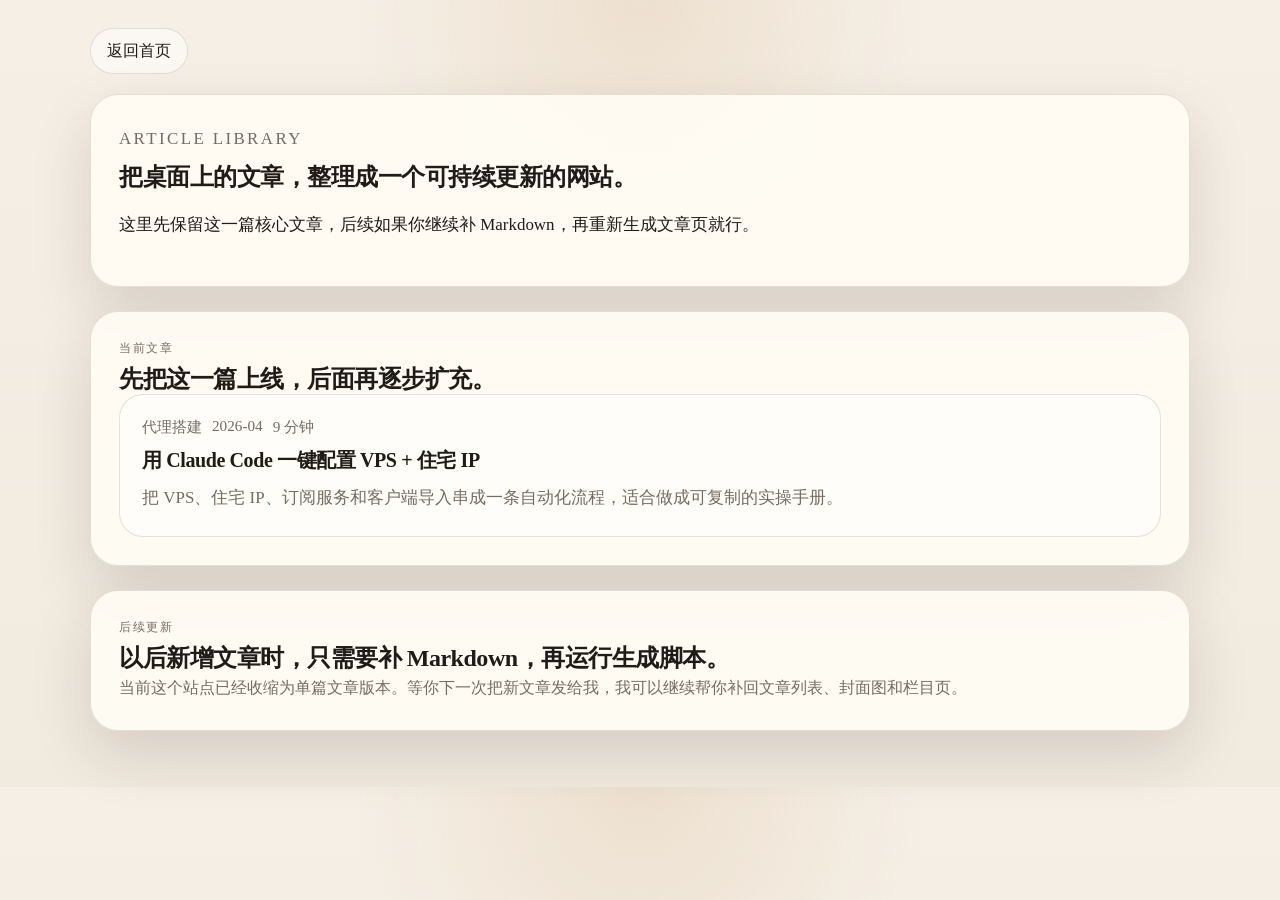
==== articles/index.html @ 680084aa "Publish single-article site" ====
<!DOCTYPE html>
        <html lang="zh-CN">
          <head>
            <meta charset="UTF-8" />
            <meta name="viewport" content="width=device-width, initial-scale=1.0" />
            <meta name="description" content="杜一的人生实验室文章库，收录 AI、系统构建、教程与排障文章。" />
            <title>文章库 | 杜一的人生实验室</title>
            <link rel="icon" type="image/svg+xml" href="../favicon.svg" />
            <link rel="stylesheet" href="../article.css" />
          </head>
          <body>
            <div class="article-shell">
              <header class="article-topbar">
                <a href="../index.html" class="back-link">返回首页</a>
              </header>

              <main class="library-layout">
                <section class="library-hero">
                  <p class="library-kicker">Article Library</p>
                  <h1>把桌面上的文章，整理成一个可持续更新的网站。</h1>
                  <p>
                    这里先保留这一篇核心文章，后续如果你继续补 Markdown，再重新生成文章页就行。
                  </p>
                </section>

                <section class="library-section">
                  <div class="section-head">
                    <p>当前文章</p>
                    <h2>先把这一篇上线，后面再逐步扩充。</h2>
                  </div>
                  <div class="library-grid">
                    <a class="library-card" href="./claude-code-vps-residential-ip.html">
  <div class="library-meta">
    <span>代理搭建</span>
    <span>2026-04</span>
    <span>9 分钟</span>
  </div>
  <h2>用 Claude Code 一键配置 VPS + 住宅 IP</h2>
  <p>把 VPS、住宅 IP、订阅服务和客户端导入串成一条自动化流程，适合做成可复制的实操手册。</p>
</a>

                  </div>
                </section>

                <section class="library-section">
                  <div class="section-head">
                    <p>后续更新</p>
                    <h2>以后新增文章时，只需要补 Markdown，再运行生成脚本。</h2>
                  </div>
                  <p class="library-note">
                    当前这个站点已经收缩为单篇文章版本。等你下一次把新文章发给我，我可以继续帮你补回文章列表、封面图和栏目页。
                  </p>
                </section>
              </main>
            </div>
          </body>
        </html>
---- article.css ----
:root {
  color-scheme: light;
  --bg: #f5f1e8;
  --panel: rgba(255, 252, 245, 0.92);
  --panel-strong: #fffdf9;
  --text: #1f1c17;
  --muted: #756b61;
  --line: rgba(71, 49, 24, 0.14);
  --accent: #8a4b14;
  --accent-soft: rgba(138, 75, 20, 0.12);
  --shadow: 0 24px 60px rgba(44, 31, 19, 0.14);
}

* {
  box-sizing: border-box;
}

html {
  scroll-behavior: smooth;
}

body {
  margin: 0;
  font-family: "Georgia", "Songti SC", "STSong", serif;
  color: var(--text);
  background:
    radial-gradient(circle at top, rgba(190, 145, 98, 0.16), transparent 28%),
    linear-gradient(180deg, #f6efe5 0%, #f1eadf 100%);
}

a {
  color: inherit;
}

img {
  display: block;
  max-width: 100%;
  border-radius: 20px;
  margin: 1.8rem auto;
  box-shadow: 0 20px 45px rgba(38, 27, 19, 0.12);
}

code,
pre {
  font-family: "SFMono-Regular", "Menlo", monospace;
}

pre {
  overflow-x: auto;
  padding: 1rem 1.1rem;
  border-radius: 16px;
  background: #211b17;
  color: #f7efe6;
}

blockquote {
  margin: 1.6rem 0;
  padding: 0.4rem 0 0.4rem 1rem;
  border-left: 4px solid var(--accent);
  color: var(--muted);
}

table {
  width: 100%;
  border-collapse: collapse;
  margin: 1.5rem 0;
  overflow: hidden;
  border-radius: 16px;
  background: #fff;
}

th,
td {
  padding: 0.9rem 1rem;
  border: 1px solid rgba(71, 49, 24, 0.09);
  text-align: left;
  vertical-align: top;
}

.article-shell {
  width: min(1100px, calc(100% - 32px));
  margin: 0 auto;
  padding: 28px 0 56px;
}

.article-topbar {
  display: flex;
  gap: 12px;
  padding: 0 0 20px;
}

.back-link {
  display: inline-flex;
  align-items: center;
  border: 1px solid var(--line);
  border-radius: 999px;
  padding: 0.72rem 1rem;
  text-decoration: none;
  background: rgba(255, 255, 255, 0.55);
}

.article-layout,
.library-layout {
  display: grid;
  gap: 24px;
}

.article-card,
.library-hero,
.library-section {
  border: 1px solid var(--line);
  background: var(--panel);
  box-shadow: var(--shadow);
  border-radius: 28px;
}

.article-card {
  padding: 34px clamp(22px, 4vw, 56px) 42px;
}

.article-meta,
.library-meta {
  display: flex;
  flex-wrap: wrap;
  gap: 10px;
  color: var(--muted);
  font-size: 0.95rem;
}

.article-card h1,
.library-hero h1,
.section-head h2,
.library-card h2 {
  line-height: 1.2;
  letter-spacing: -0.02em;
}

.article-card h1 {
  margin: 1rem 0 0.8rem;
  font-size: clamp(2rem, 5vw, 3.6rem);
}

.article-summary,
.library-hero p,
.library-card p,
.article-body p,
.article-body li {
  font-size: 1.06rem;
  line-height: 1.9;
}

.article-summary {
  margin: 0 0 2rem;
  color: var(--muted);
}

.article-body h1,
.article-body h2,
.article-body h3 {
  margin-top: 2.2rem;
}

.library-hero,
.library-section {
  padding: 28px;
}

.library-kicker,
.section-head p {
  margin: 0 0 0.5rem;
  text-transform: uppercase;
  letter-spacing: 0.14em;
  font-size: 0.78rem;
  color: var(--muted);
}

.library-hero h1,
.section-head h2 {
  margin: 0;
}

.library-grid {
  display: grid;
  grid-template-columns: repeat(auto-fit, minmax(240px, 1fr));
  gap: 18px;
}

.library-card {
  display: grid;
  gap: 10px;
  padding: 22px;
  border: 1px solid var(--line);
  border-radius: 24px;
  text-decoration: none;
  background: var(--panel-strong);
  transition:
    transform 180ms ease,
    box-shadow 180ms ease,
    border-color 180ms ease;
}

.library-card:hover {
  transform: translateY(-3px);
  border-color: rgba(138, 75, 20, 0.28);
  box-shadow: 0 18px 36px rgba(47, 32, 20, 0.12);
}

.library-card h2 {
  margin: 0;
  font-size: 1.25rem;
}

.library-card p {
  margin: 0;
  color: var(--muted);
}

.library-note {
  margin: 0;
  color: var(--muted);
  font-size: 1.02rem;
  line-height: 1.8;
}

@media (max-width: 720px) {
  .article-shell {
    width: min(100% - 20px, 100%);
    padding-top: 18px;
  }

  .article-card,
  .library-hero,
  .library-section {
    border-radius: 22px;
    padding: 22px 18px;
  }

  .article-card h1,
  .library-hero h1 {
    font-size: 2rem;
  }
}
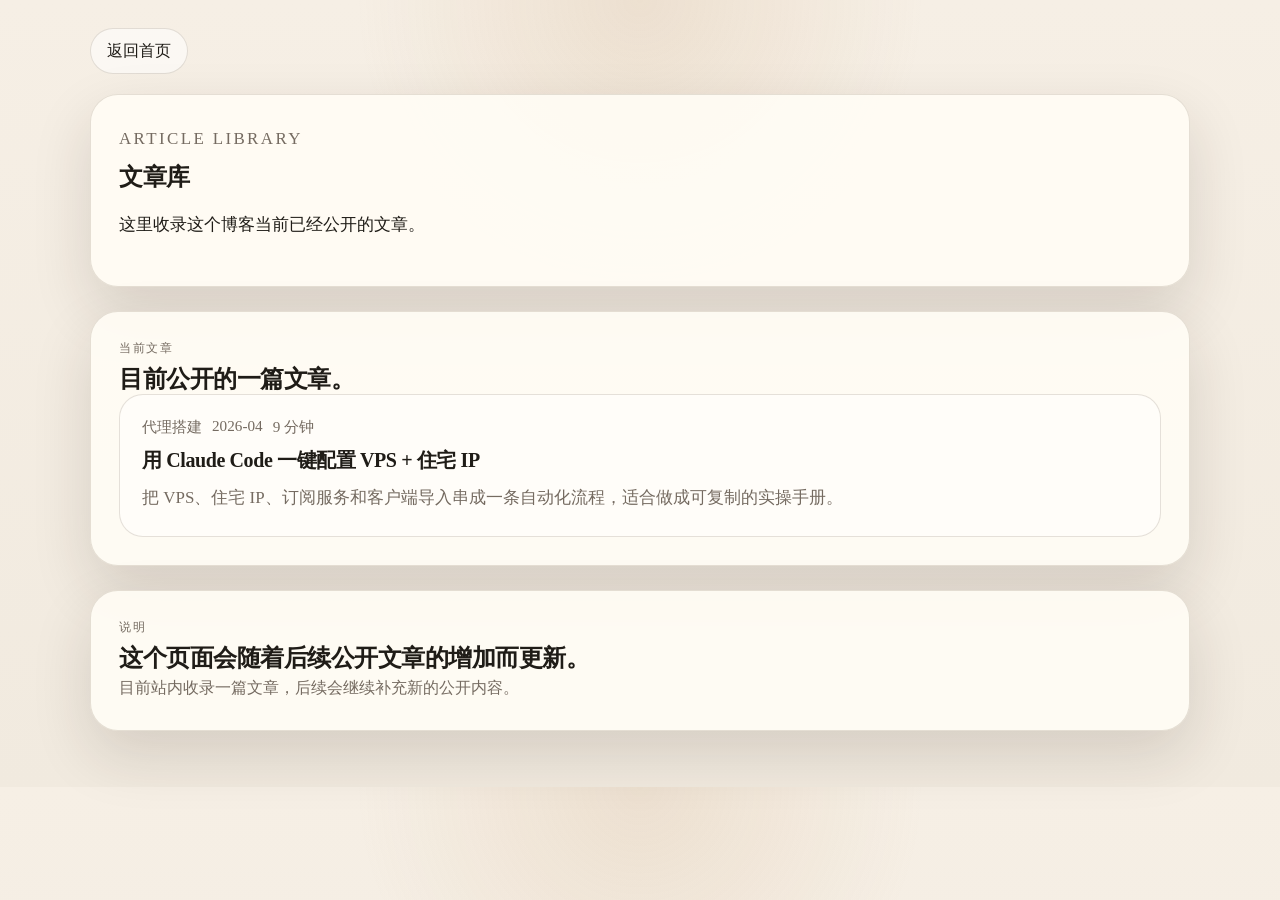
==== commit f30f76cc: "Sanitize public repo metadata" ====
--- a/articles/index.html
+++ b/articles/index.html
@@ -3,8 +3,8 @@
           <head>
             <meta charset="UTF-8" />
             <meta name="viewport" content="width=device-width, initial-scale=1.0" />
-            <meta name="description" content="杜一的人生实验室文章库，收录 AI、系统构建、教程与排障文章。" />
-            <title>文章库 | 杜一的人生实验室</title>
+            <meta name="description" content="杜一的个人博客文章库，收录公开发布的文章与实践记录。" />
+            <title>文章库 | 杜一的个人博客</title>
             <link rel="icon" type="image/svg+xml" href="../favicon.svg" />
             <link rel="stylesheet" href="../article.css" />
           </head>
@@ -17,16 +17,16 @@
               <main class="library-layout">
                 <section class="library-hero">
                   <p class="library-kicker">Article Library</p>
-                  <h1>把桌面上的文章，整理成一个可持续更新的网站。</h1>
+                  <h1>文章库</h1>
                   <p>
-                    这里先保留这一篇核心文章，后续如果你继续补 Markdown，再重新生成文章页就行。
+                    这里收录这个博客当前已经公开的文章。
                   </p>
                 </section>
 
                 <section class="library-section">
                   <div class="section-head">
                     <p>当前文章</p>
-                    <h2>先把这一篇上线，后面再逐步扩充。</h2>
+                    <h2>目前公开的一篇文章。</h2>
                   </div>
                   <div class="library-grid">
                     <a class="library-card" href="./claude-code-vps-residential-ip.html">
@@ -44,11 +44,11 @@
 
                 <section class="library-section">
                   <div class="section-head">
-                    <p>后续更新</p>
-                    <h2>以后新增文章时，只需要补 Markdown，再运行生成脚本。</h2>
+                    <p>说明</p>
+                    <h2>这个页面会随着后续公开文章的增加而更新。</h2>
                   </div>
                   <p class="library-note">
-                    当前这个站点已经收缩为单篇文章版本。等你下一次把新文章发给我，我可以继续帮你补回文章列表、封面图和栏目页。
+                    目前站内收录一篇文章，后续会继续补充新的公开内容。
                   </p>
                 </section>
               </main>
